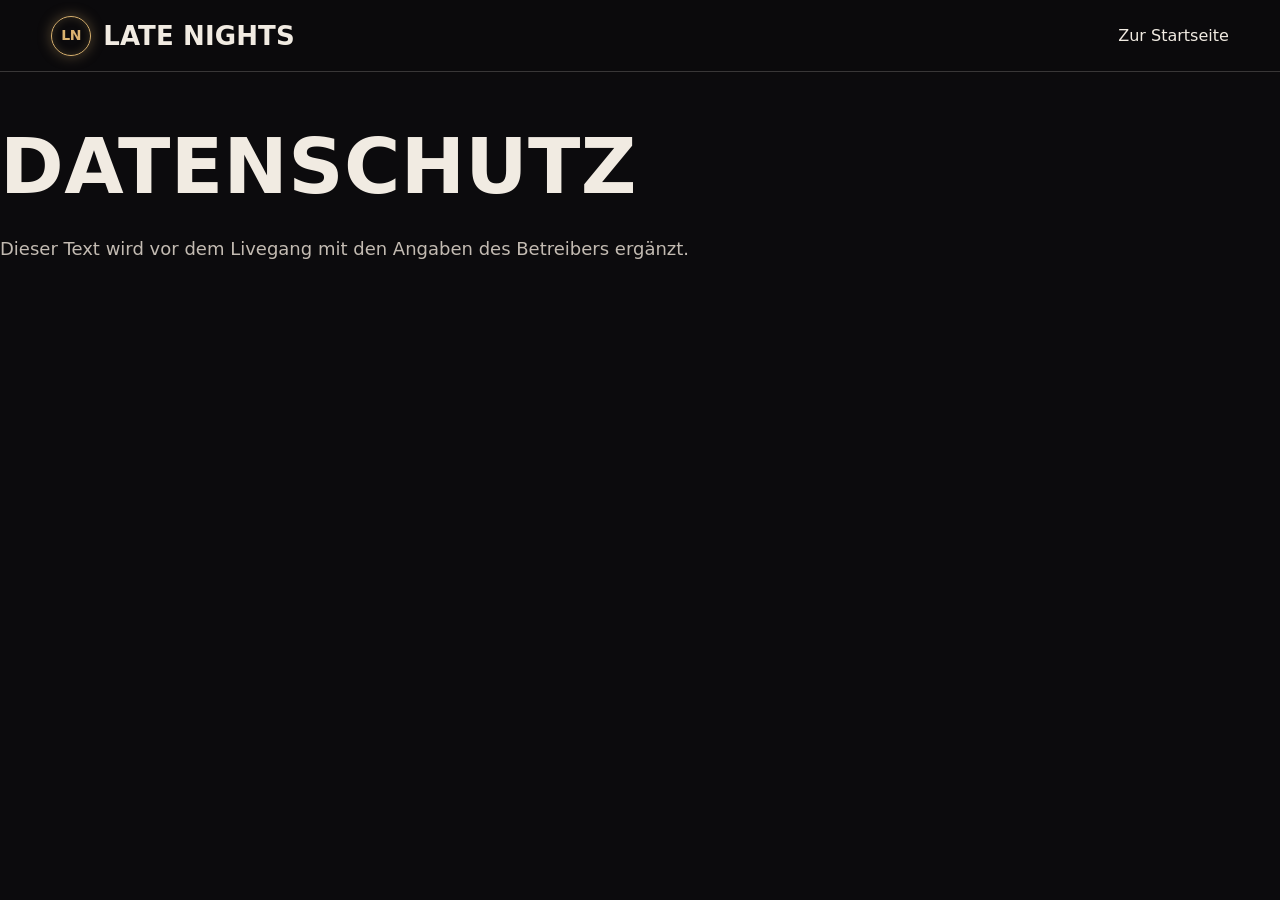
==== datenschutz.html @ 34504b16 "Vorschau aktualisiert" ====
<!doctype html>
<html lang="de">
<head>
<meta charset="utf-8">
<meta name="viewport" content="width=device-width, initial-scale=1">
<title>Datenschutz | Late Nights München</title>
<meta name="robots" content="noindex, nofollow">
<link rel="stylesheet" href="fonts/fonts.css">
<link rel="stylesheet" href="css/style.css">
</head>
<body>
<header class="kopf ist-dunkel">
  <a class="marke" href="index.html" aria-label="Late Nights, zur Startseite"><span class="marke-ring" aria-hidden="true">LN</span><span class="marke-name">Late Nights</span></a>
  <nav class="navi navi-einfach" aria-label="Hauptnavigation"><a href="index.html">Zur Startseite</a></nav>
</header>
<main class="einfach rahmen">
  <h1 class="titel titel-mittel">Datenschutz</h1>
  <p>Dieser Text wird vor dem Livegang mit den Angaben des Betreibers ergänzt.</p>
</main>
</body>
</html>
---- fonts/fonts.css ----
/* Archivo normal 300-900 latin-ext */
@font-face {
  font-family: 'Archivo';
  font-style: normal;
  font-weight: 300 900;
  font-stretch: 62% 125%;
  font-display: swap;
  src: url(archivo-normal-300-900-latin-ext.woff2) format('woff2');
  unicode-range: U+0100-02BA, U+02BD-02C5, U+02C7-02CC, U+02CE-02D7, U+02DD-02FF, U+0304, U+0308, U+0329, U+1D00-1DBF, U+1E00-1E9F, U+1EF2-1EFF, U+2020, U+20A0-20AB, U+20AD-20C4, U+2113, U+2C60-2C7F, U+A720-A7FF;
}
/* Archivo normal 300-900 latin */
@font-face {
  font-family: 'Archivo';
  font-style: normal;
  font-weight: 300 900;
  font-stretch: 62% 125%;
  font-display: swap;
  src: url(archivo-normal-300-900-latin.woff2) format('woff2');
  unicode-range: U+0000-00FF, U+0131, U+0152-0153, U+02BB-02BC, U+02C6, U+02DA, U+02DC, U+0304, U+0308, U+0329, U+2000-206F, U+20AC, U+2122, U+2191, U+2193, U+2212, U+2215, U+FEFF, U+FFFD;
}
---- css/style.css ----
/* Late Nights, Tal 15 München */

:root {
  --nacht: #0c0b0d;
  --nacht-2: #16131a;
  --papier: #f1ebe2;
  --papier-2: #e6ddd1;
  --tinte: #17141a;
  --grau: #c3bbb2;
  --grau-hell: #4a4450;
  --rot: #ff4b2b;
  --gold: #d9b26f;
  --gruen: #4fe08f;
  --linie: rgba(241, 235, 226, .2);
  --linie-hell: rgba(23, 20, 26, .22);
  --rand: clamp(20px, 4vw, 56px);
  --max: 1360px;
  --kopf: 72px;
}

*, *::before, *::after { box-sizing: border-box; }
html { -webkit-text-size-adjust: 100%; scroll-padding-top: var(--kopf); }
@media (prefers-reduced-motion: no-preference) { html { scroll-behavior: smooth; } }
body {
  margin: 0;
  background: var(--nacht);
  color: var(--papier);
  font-family: 'Archivo', system-ui, sans-serif;
  font-size: 18px;
  line-height: 1.6;
  font-stretch: 100%;
  -webkit-font-smoothing: antialiased;
}
img { display: block; max-width: 100%; height: auto; }
a { color: inherit; }
h1, h2, h3, p, dl, dd, ol, ul, figure { margin: 0; }
button, input, select, textarea { font: inherit; color: inherit; }
:focus-visible { outline: 2px solid var(--gold); outline-offset: 3px; }

.rahmen { width: 100%; max-width: calc(var(--max) + 2 * var(--rand)); margin-inline: auto; padding-inline: var(--rand); }

/* Schrift */
.titel, .hero-titel, .schild-text, .marke-name, .fuss-marke {
  font-stretch: 62%;
  font-weight: 800;
  text-transform: uppercase;
  line-height: .92;
  letter-spacing: .005em;
}
.titel { font-size: clamp(52px, 8.5vw, 132px); hyphens: auto; overflow-wrap: break-word; }
.titel-mittel { font-size: clamp(44px, 6vw, 88px); }
.untertitel { font-size: 22px; font-weight: 700; font-stretch: 85%; letter-spacing: .01em; margin-bottom: 18px; }
.einleitung { font-size: clamp(19px, 1.6vw, 23px); line-height: 1.5; color: var(--papier); }

/* Knöpfe */
.knopfreihe { display: flex; flex-wrap: wrap; gap: 12px; margin-top: 28px; }
.knopf {
  display: inline-flex; align-items: center; justify-content: center;
  min-height: 50px; padding: 12px 24px;
  background: var(--rot); color: #120807; border: 1px solid var(--rot);
  font-weight: 700; font-size: 16px; letter-spacing: .02em; text-decoration: none;
  border-radius: 0; cursor: pointer;
  transition: background .2s, color .2s, box-shadow .3s;
}
.knopf:hover { background: #ff6a4f; box-shadow: 0 0 28px rgba(255, 75, 43, .45); }
.knopf-linie { background: transparent; color: currentColor; border-color: currentColor; }
.knopf-linie:hover { background: var(--papier); color: var(--tinte); border-color: var(--papier); box-shadow: none; }
.knopf-klein { min-height: 42px; padding: 8px 18px; font-size: 15px; }

/* Kopfzeile */
.kopf {
  position: fixed; inset: 0 0 auto 0; z-index: 50;
  height: var(--kopf);
  display: flex; align-items: center; justify-content: space-between; gap: 24px;
  padding-inline: var(--rand);
  transition: background .35s, border-color .35s;
  border-bottom: 1px solid transparent;
}
.kopf.ist-dunkel { background: rgba(12, 11, 13, .86); backdrop-filter: blur(14px); -webkit-backdrop-filter: blur(14px); border-bottom-color: var(--linie); }
.marke { display: flex; align-items: center; gap: 12px; text-decoration: none; flex-shrink: 0; }
.marke-ring {
  width: 40px; height: 40px; border-radius: 50%;
  border: 1.5px solid var(--gold); color: var(--gold);
  display: grid; place-items: center;
  font-weight: 700; font-size: 14px; letter-spacing: -.02em; font-stretch: 80%;
  box-shadow: 0 0 14px rgba(217, 178, 111, .35), inset 0 0 10px rgba(217, 178, 111, .2);
}
.marke-name { font-size: 26px; line-height: 1; color: var(--papier); }
.navi { display: flex; align-items: center; gap: clamp(16px, 2.2vw, 34px); }
.navi a:not(.knopf) { text-decoration: none; font-size: 16px; font-weight: 500; position: relative; padding: 6px 0; }
.navi a:not(.knopf)::after { content: ""; position: absolute; left: 0; right: 0; bottom: 0; height: 2px; background: var(--rot); transform: scaleX(0); transform-origin: left; transition: transform .25s; box-shadow: 0 0 10px var(--rot); }
.navi a:not(.knopf):hover::after { transform: scaleX(1); }
.menue-knopf { display: none; }

@media (max-width: 899px) {
  .menue-knopf {
    display: flex; align-items: center; gap: 10px;
    background: none; border: 0; padding: 10px 0; cursor: pointer; font-weight: 600; font-size: 16px;
  }
  .menue-striche, .menue-striche::before { display: block; width: 24px; height: 2px; background: currentColor; position: relative; transition: transform .25s; }
  .menue-striche::before { content: ""; position: absolute; top: 7px; }
  .menue-striche { top: -3px; }
  .menue-knopf[aria-expanded="true"] .menue-striche { transform: translateY(3px) rotate(45deg); }
  .menue-knopf[aria-expanded="true"] .menue-striche::before { transform: translateY(-7px) rotate(-90deg); }
  .navi {
    position: fixed; inset: var(--kopf) 0 0 0; z-index: 49;
    flex-direction: column; align-items: flex-start; gap: 6px;
    padding: 28px var(--rand);
    background: var(--nacht);
    opacity: 0; visibility: hidden; transition: opacity .25s, visibility .25s;
  }
  .navi.ist-offen { opacity: 1; visibility: visible; }
  .navi a:not(.knopf) { font-size: 40px; font-weight: 800; font-stretch: 62%; text-transform: uppercase; line-height: 1.15; }
  .navi .knopf { margin-top: 20px; }
  body.menue-offen { overflow: hidden; }
  body.menue-offen .kopf { background: var(--nacht); backdrop-filter: none; -webkit-backdrop-filter: none; }
}

/* Hero */
.hero { position: relative; height: 330vh; }
.hero-buehne { position: sticky; top: 0; height: 100vh; height: 100svh; overflow: hidden; background: #000; }
.hero-bild, .hero-bild img { position: absolute; inset: 0; width: 100%; height: 100%; }
.hero-bild img { object-fit: cover; will-change: transform; }
.hero-innen { opacity: 0; }
.hero-dunkel { position: absolute; inset: 0; background: #000; opacity: 0; pointer-events: none; }
.hero-verlauf {
  position: absolute; inset: 0; pointer-events: none;
  background:
    linear-gradient(to top, rgba(8, 7, 9, .92) 0%, rgba(8, 7, 9, .55) 30%, rgba(8, 7, 9, 0) 58%),
    linear-gradient(to bottom, rgba(8, 7, 9, .55) 0%, rgba(8, 7, 9, 0) 18%);
}
.hero-text {
  position: absolute; left: var(--rand); right: var(--rand);
  bottom: calc(var(--nacht-hoehe, 96px) + clamp(20px, 4vh, 48px));
  max-width: 860px;
  container-type: inline-size;
}
.hero-titel { font-size: min(150px, 13.5cqi); text-shadow: 0 2px 30px rgba(0, 0, 0, .45); }
.hero-titel-2 { font-size: min(124px, 11.5cqi); }
.hero-unter { margin-top: 18px; max-width: 34em; font-size: clamp(18px, 1.5vw, 21px); line-height: 1.5; color: #e9e2d8; text-shadow: 0 1px 14px rgba(0, 0, 0, .6); }
.hero-text-innen { opacity: 0; visibility: hidden; }

/* Nachtleiste: 20 bis 5 Uhr */
.nachtleiste {
  position: absolute; left: 0; right: 0; bottom: 0;
  display: grid; grid-template-columns: minmax(220px, auto) 1fr; align-items: center; gap: 12px 40px;
  padding: 18px var(--rand) 20px;
  border-top: 1px solid var(--linie);
  background: rgba(10, 9, 11, .55);
  backdrop-filter: blur(10px); -webkit-backdrop-filter: blur(10px);
}
.nacht-status { display: flex; align-items: center; gap: 10px; font-size: 16px; font-weight: 600; white-space: nowrap; }
.nacht-punkt { width: 10px; height: 10px; border-radius: 50%; background: var(--grau); flex-shrink: 0; }
.ist-offen .nacht-punkt { background: var(--gruen); box-shadow: 0 0 12px var(--gruen); animation: puls 2.4s ease-in-out infinite; }
@keyframes puls { 50% { box-shadow: 0 0 2px var(--gruen); } }
.nacht-skala { min-width: 0; }
.nacht-linie { position: relative; height: 2px; background: var(--linie); }
.nacht-fuell { position: absolute; left: 0; top: 0; bottom: 0; width: 0; background: linear-gradient(90deg, var(--gold), var(--rot)); box-shadow: 0 0 10px rgba(255, 75, 43, .6); }
.nacht-marke { position: absolute; top: 50%; left: 0; width: 12px; height: 12px; margin: -6px 0 0 -6px; border-radius: 50%; background: var(--papier); box-shadow: 0 0 0 4px rgba(255, 75, 43, .35), 0 0 16px var(--rot); display: none; }
.ist-offen .nacht-marke { display: block; }
.nacht-stunden { list-style: none; padding: 0; margin: 8px 0 0; display: flex; justify-content: space-between; font-size: 13px; color: var(--grau); font-variant-numeric: tabular-nums; }
.nacht-stunden li { width: 0; display: flex; justify-content: center; }
.nacht-stunden li:first-child { justify-content: flex-start; }
.nacht-stunden li:last-child { justify-content: flex-end; }
@media (max-width: 699px) {
  .nachtleiste { grid-template-columns: 1fr; gap: 10px; padding-block: 14px 14px; }
  .nacht-stunden li:nth-child(even) { visibility: hidden; }
}

/* Abschnitte */
.abschnitt { padding-block: clamp(80px, 11vw, 160px); }
.kopfzeile { display: grid; grid-template-columns: 1fr; gap: 24px; margin-bottom: clamp(40px, 6vw, 80px); }
@media (min-width: 900px) {
  .kopfzeile { grid-template-columns: 5fr 6fr; gap: 60px; align-items: end; }
  .kopfzeile .einleitung { padding-bottom: 8px; }
}
.bild { overflow: hidden; background: var(--nacht-2); }
.bild img { width: 100%; height: 100%; object-fit: cover; }

/* Bar */
.bar-raster { display: grid; gap: 16px; }
@media (min-width: 900px) {
  .bar-raster { grid-template-columns: 2fr 1fr; gap: 20px; align-items: stretch; }
  .bar-raster .bild-gross { aspect-ratio: 3 / 2; }
}
.bild-gross { aspect-ratio: 3 / 2; }
.bild-hoch { aspect-ratio: 2 / 3; }
@media (min-width: 900px) { .bild-hoch { aspect-ratio: auto; } }

.merkmale { display: grid; gap: 0; margin-top: clamp(48px, 6vw, 80px); }
@media (min-width: 900px) { .merkmale { grid-template-columns: repeat(3, 1fr); gap: 40px; } }
.merkmal { border-top: 1px solid var(--papier); padding-block: 20px 28px; }
.merkmal h3 { font-size: 24px; font-weight: 700; font-stretch: 85%; margin-bottom: 10px; }
.merkmal p { color: var(--grau); }

/* Schild-Schriftzug */
.schild { padding-block: clamp(40px, 6vw, 90px); overflow: hidden; border-block: 1px solid var(--linie); background: radial-gradient(ellipse at 50% 50%, rgba(217, 178, 111, .10), transparent 70%); container-type: inline-size; }
.schild-text {
  text-align: center; white-space: nowrap;
  font-size: min(10.2cqi, 190px);
  color: #f6e3bf;
  text-shadow: 0 0 6px rgba(255, 220, 160, .9), 0 0 24px rgba(240, 180, 90, .7), 0 0 70px rgba(230, 150, 60, .45);
  padding-inline: 2vw;
}
.schild-text.ist-aus { color: #2a2420; text-shadow: none; }
.schild-text.flackert { animation: anschalten 1.3s steps(1, end) forwards; }
@keyframes anschalten {
  0% { color: #2a2420; text-shadow: none; }
  8% { color: #f6e3bf; text-shadow: 0 0 6px rgba(255, 220, 160, .9), 0 0 24px rgba(240, 180, 90, .7); }
  14% { color: #2a2420; text-shadow: none; }
  30% { color: #f6e3bf; text-shadow: 0 0 6px rgba(255, 220, 160, .9), 0 0 24px rgba(240, 180, 90, .7); }
  36% { color: #2a2420; text-shadow: none; }
  52%, 100% { color: #f6e3bf; text-shadow: 0 0 6px rgba(255, 220, 160, .9), 0 0 24px rgba(240, 180, 90, .7), 0 0 70px rgba(230, 150, 60, .45); }
}

/* Drinks */
.drinks-raster { display: grid; gap: 40px; }
.drinks-bild { aspect-ratio: 2 / 3; }
.drinks-text p + p { margin-top: 18px; color: var(--grau); }
.drinks-text .einleitung { margin-top: 28px; }
.drinks-bild-2 { aspect-ratio: 3 / 2; margin-top: 40px; }
@media (min-width: 900px) {
  .drinks-raster { grid-template-columns: 5fr 6fr; gap: clamp(40px, 6vw, 100px); align-items: start; }
  .drinks-text { padding-top: clamp(20px, 6vw, 100px); }
}

/* Events (hell) */
.events { background: var(--papier); color: var(--tinte); }
.events .einleitung { color: var(--tinte); }
.events-bild { aspect-ratio: 16 / 9; padding: 0; background: none; }
.events-bild img { width: 100%; height: 100%; object-fit: cover; }
@media (max-width: 699px) { .events-bild { aspect-ratio: 4 / 3; } }
.events-bild { max-width: calc(var(--max)); }
.anlaesse { margin-top: clamp(60px, 8vw, 110px); }
.anlass-liste { display: grid; grid-template-columns: 1fr; }
@media (min-width: 760px) { .anlass-liste { grid-template-columns: 1fr 1fr; column-gap: 40px; } }
.anlass-liste > div { border-top: 1px solid var(--tinte); padding-block: 18px 26px; display: grid; gap: 6px; }
.anlass-liste dt { font-size: clamp(30px, 3.4vw, 44px); font-weight: 800; font-stretch: 62%; text-transform: uppercase; line-height: 1; hyphens: auto; overflow-wrap: break-word; }
.anlass-liste dd { color: var(--grau-hell); max-width: 32em; }

.mitgebracht { display: grid; gap: 40px; margin-top: clamp(60px, 8vw, 110px); }
.mitgebracht-bild { aspect-ratio: 2 / 3; }
@media (min-width: 900px) {
  .mitgebracht { grid-template-columns: 4fr 7fr; gap: clamp(40px, 6vw, 100px); align-items: center; }
}
.haken-liste { list-style: none; padding: 0; margin: 0 0 48px; }
.haken-liste li { padding: 12px 0 12px 30px; border-bottom: 1px solid var(--linie-hell); position: relative; }
.haken-liste li::before { content: ""; position: absolute; left: 2px; top: 22px; width: 12px; height: 2px; background: var(--rot); }
.ablauf { list-style: none; padding: 0; counter-reset: schritt; display: grid; gap: 14px; }
.ablauf li { color: var(--grau-hell); }
.ablauf strong { color: var(--tinte); }

/* Anfrage */
.anfrage {
  margin-top: clamp(70px, 9vw, 130px);
  display: grid; gap: 32px;
  grid-template-columns: 1fr;
}
.anfrage-kopf p { margin-top: 16px; color: var(--grau-hell); max-width: 36em; }
@media (min-width: 1000px) {
  .anfrage { grid-template-columns: 7fr 5fr; column-gap: clamp(40px, 5vw, 80px); align-items: start; }
  .anfrage-kopf { grid-column: 1 / -1; }
  .nachricht { position: sticky; top: calc(var(--kopf) + 24px); }
}
.planer { display: grid; grid-template-columns: 1fr 1fr; gap: 22px 20px; }
@media (max-width: 599px) { .planer { grid-template-columns: 1fr; } }
.feld { display: grid; gap: 8px; min-width: 0; border: 0; padding: 0; margin: 0; }
.feld-voll { grid-column: 1 / -1; }
.feld > label, .feld legend { font-size: 15px; font-weight: 600; padding: 0; margin-bottom: 8px; }
.feld input[type=date], .feld input[type=text], .feld select, .feld textarea, .zaehler {
  width: 100%; min-height: 52px; border: 1px solid var(--tinte); background: #fbf8f3; border-radius: 0; padding: 12px 14px;
}
.feld textarea { resize: vertical; min-height: 96px; }
.feld select { appearance: none; -webkit-appearance: none; background-image: linear-gradient(45deg, transparent 50%, var(--tinte) 50%), linear-gradient(135deg, var(--tinte) 50%, transparent 50%); background-position: calc(100% - 20px) 50%, calc(100% - 14px) 50%; background-size: 6px 6px; background-repeat: no-repeat; padding-right: 40px; }
.feld-hinweis { font-size: 15px; color: #a3261a; min-height: 0; }
.feld-hinweis:empty { display: none; }
.wahl { display: flex; flex-wrap: wrap; gap: 8px; }
.wahl label { position: relative; cursor: pointer; }
.wahl input { position: absolute; opacity: 0; inset: 0; margin: 0; cursor: pointer; }
.wahl span { display: block; padding: 11px 16px; border: 1px solid var(--tinte); font-size: 16px; font-weight: 500; transition: background .15s, color .15s; background: #fbf8f3; }
.wahl input:checked + span { background: var(--tinte); color: var(--papier); }
.wahl input:focus-visible + span { outline: 2px solid var(--rot); outline-offset: 2px; }
.wahl label:hover span { border-color: var(--rot); }
.zaehler { display: grid; grid-template-columns: 48px 1fr 48px; padding: 0; }
.zaehler button { background: none; border: 0; font-size: 22px; cursor: pointer; }
.zaehler button:hover { background: var(--papier-2); }
.zaehler input { border: 0; border-inline: 1px solid var(--linie-hell); text-align: center; background: transparent; min-width: 0; font-variant-numeric: tabular-nums; -moz-appearance: textfield; }
.zaehler input::-webkit-inner-spin-button, .zaehler input::-webkit-outer-spin-button { -webkit-appearance: none; margin: 0; }

.nachricht { background: var(--nacht); color: var(--papier); padding: clamp(24px, 3vw, 40px); }
.nachricht-label { font-size: 15px; color: var(--grau); }
.nachricht-text { margin-top: 12px; font-size: 19px; line-height: 1.55; white-space: pre-line; overflow-wrap: break-word; }
.nachricht-fuss { margin-top: 20px; font-size: 16px; color: var(--grau); }
.nachricht .knopf-linie { color: var(--papier); }

/* Galerie */
.bilderwand { display: grid; grid-template-columns: repeat(2, 1fr); grid-auto-flow: dense; gap: 12px; }
@media (min-width: 900px) { .bilderwand { grid-template-columns: repeat(4, 1fr); gap: 16px; grid-auto-rows: clamp(180px, 17vw, 300px); } }
.kachel { display: block; overflow: hidden; aspect-ratio: 1; background: var(--nacht-2); cursor: zoom-in; }
.kachel img { width: 100%; height: 100%; object-fit: cover; transition: transform .6s cubic-bezier(.2, .7, .2, 1), filter .4s; }
.kachel:hover img { transform: scale(1.04); filter: brightness(1.08); }
.k-breit { grid-column: span 2; aspect-ratio: 3 / 2; }
.k-hoch { grid-row: span 2; aspect-ratio: auto; }
@media (max-width: 899px) { .k-hoch { aspect-ratio: 1 / 2; } .k-hoch img { height: 100%; } }
@media (min-width: 900px) { .kachel, .k-breit { aspect-ratio: auto; } }

.leuchtkasten { border: 0; padding: 0; max-width: none; max-height: none; width: 100vw; height: 100vh; height: 100dvh; background: rgba(6, 5, 7, .96); color: var(--papier); }
.leuchtkasten::backdrop { background: rgba(0, 0, 0, .7); }
.leuchtkasten[open] { display: grid; place-items: center; }
.leuchtkasten img { max-width: calc(100vw - 120px); max-height: calc(100dvh - 120px); object-fit: contain; }
.lk-text { position: absolute; left: 24px; right: 140px; bottom: 18px; font-size: 15px; color: var(--grau); }
.lk-zu { position: absolute; top: 16px; right: 20px; background: none; border: 1px solid var(--linie); color: var(--papier); padding: 8px 14px; cursor: pointer; }
.lk-pfeil { position: absolute; top: 50%; transform: translateY(-50%); width: 48px; height: 48px; background: none; border: 1px solid var(--linie); color: var(--papier); font-size: 20px; cursor: pointer; }
.lk-pfeil:hover, .lk-zu:hover { border-color: var(--papier); }
.lk-zurueck { left: 16px; }
.lk-vor { right: 16px; }
@media (max-width: 699px) {
  .leuchtkasten img { max-width: 100vw; max-height: calc(100dvh - 140px); }
  .lk-pfeil { top: auto; bottom: 12px; transform: none; }
  .lk-zurueck { left: auto; right: 72px; }
  .lk-text { right: 140px; left: 16px; bottom: 20px; }
}

/* Anfahrt */
.anfahrt { border-top: 1px solid var(--linie); }
.anfahrt-raster { display: grid; gap: 40px; }
.anfahrt-bild { aspect-ratio: 2 / 3; background: none; }
.anfahrt-bild img { height: auto; aspect-ratio: 2 / 3; }
.anfahrt-bild figcaption { margin-top: 12px; font-size: 15px; color: var(--grau); }
@media (min-width: 900px) {
  .anfahrt-raster { grid-template-columns: 5fr 6fr; gap: clamp(40px, 6vw, 100px); align-items: center; }
  .anfahrt-bild { aspect-ratio: auto; }
}
.fakten { margin-top: 36px; display: grid; }
.fakten > div { display: grid; grid-template-columns: 1fr; gap: 4px; border-top: 1px solid var(--linie); padding-block: 16px; }
@media (min-width: 600px) { .fakten > div { grid-template-columns: 160px 1fr; gap: 20px; } }
.fakten dt { color: var(--grau); font-size: 16px; padding-top: 2px; }
.fakten a { text-decoration-color: var(--rot); text-underline-offset: 4px; }
.status-zeile { color: var(--grau); font-size: 16px; }
.status-zeile.ist-offen { color: var(--gruen); }

/* Fuß */
.fuss { border-top: 1px solid var(--linie); padding-block: 56px 64px; font-size: 16px; color: var(--grau); }
.fuss-raster { display: grid; gap: 28px; grid-template-columns: 1fr; }
@media (min-width: 700px) { .fuss-raster { grid-template-columns: 2fr 1fr 1fr 1fr; } }
.fuss-marke { font-size: 40px; color: var(--papier); }
.fuss-slogan { margin-top: 6px; color: var(--gold); }
.fuss a { text-decoration: none; }
.fuss a:hover { color: var(--papier); }

/* Unterseiten */
.einfach { padding: calc(var(--kopf) + 60px) 0 100px; }
.einfach h1 { margin-bottom: 32px; }
.einfach h2 { font-size: 22px; margin: 32px 0 8px; }
.einfach p { max-width: 40em; color: var(--grau); }
.einfach .kopf { background: var(--nacht); }

@media (prefers-reduced-motion: reduce) {
  .hero { height: auto; }
  .hero-buehne { position: relative; }
  .ist-offen .nacht-punkt { animation: none; }
}

/* Hero-Titel: feste Zeilen */
.hero-titel span { display: block; }
@media (max-width: 420px) {
  .hero .knopfreihe { gap: 8px; margin-top: 20px; }
  .hero .knopf { min-height: 44px; padding: 9px 16px; font-size: 15px; }
}
@media (max-width: 420px) and (max-height: 700px) {
  .hero-unter { font-size: 16px; margin-top: 12px; }
  .hero-titel { font-size: min(150px, 12cqi); }
}
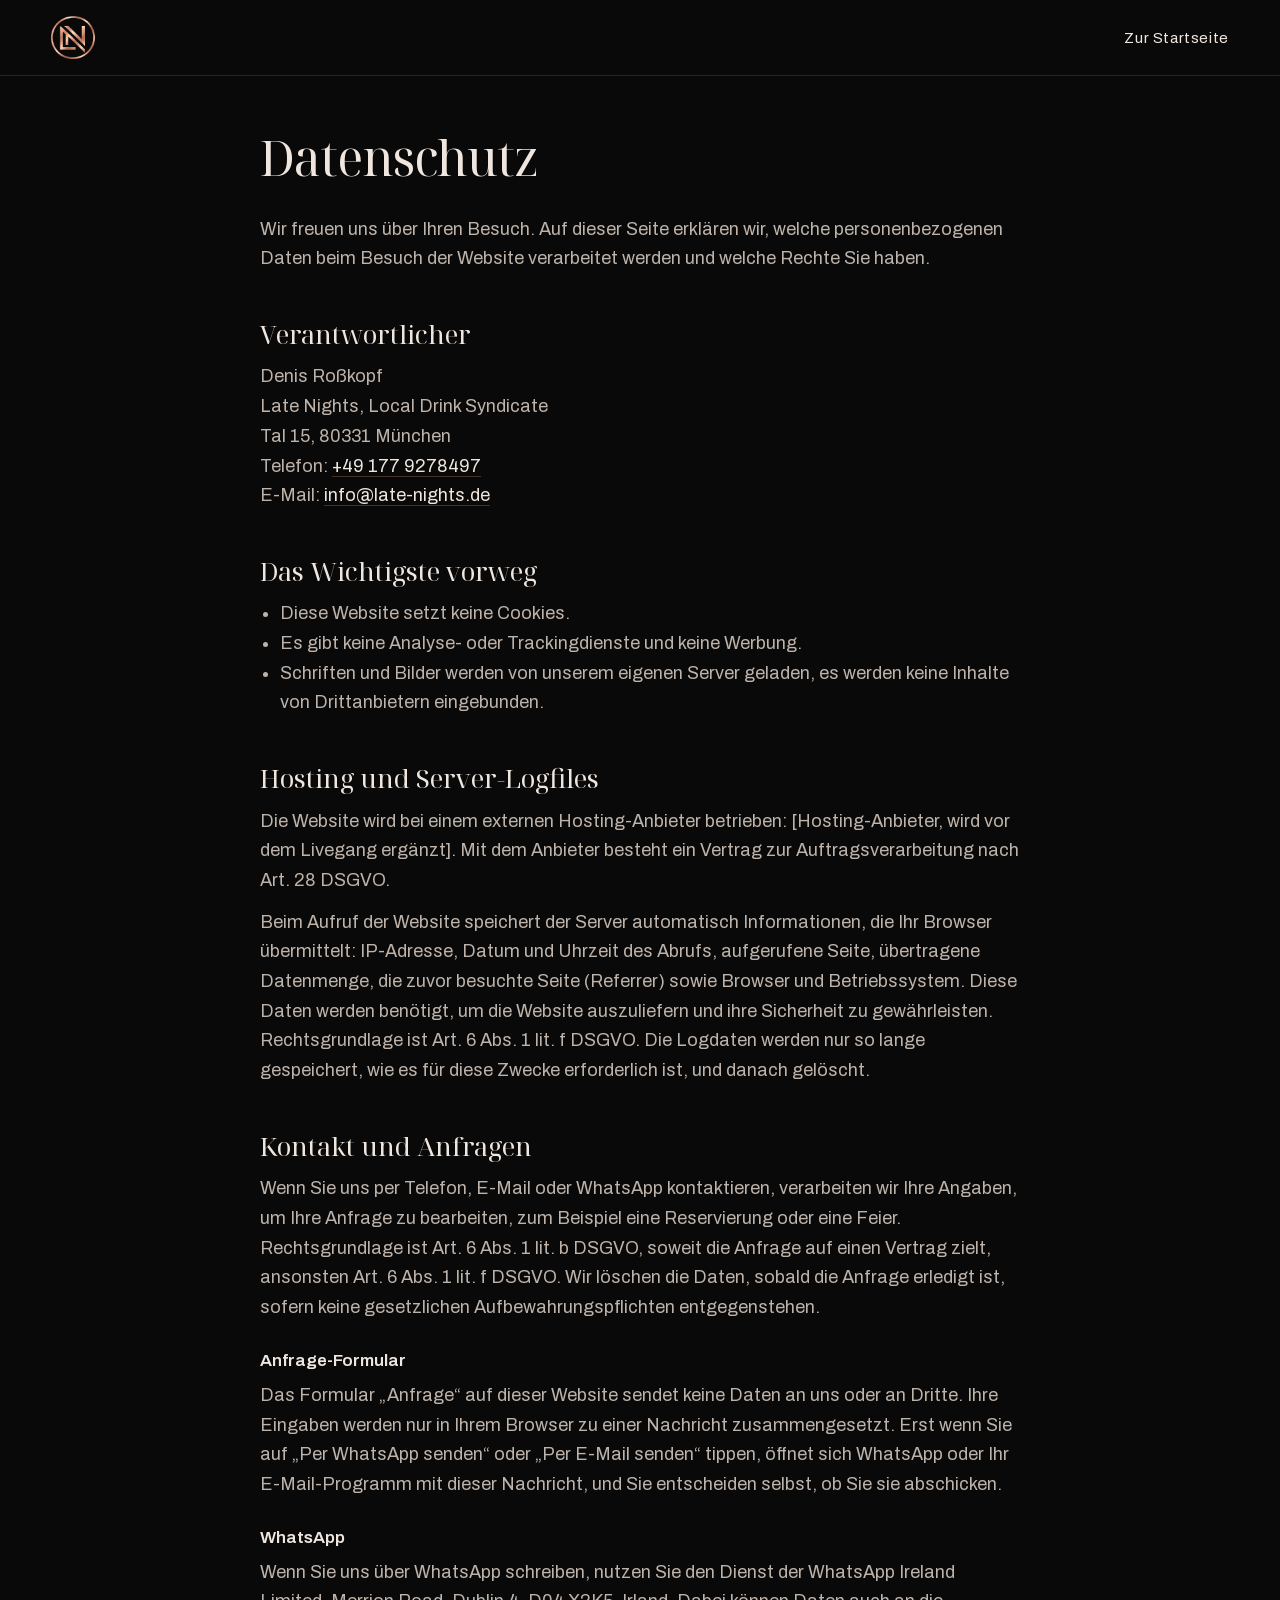
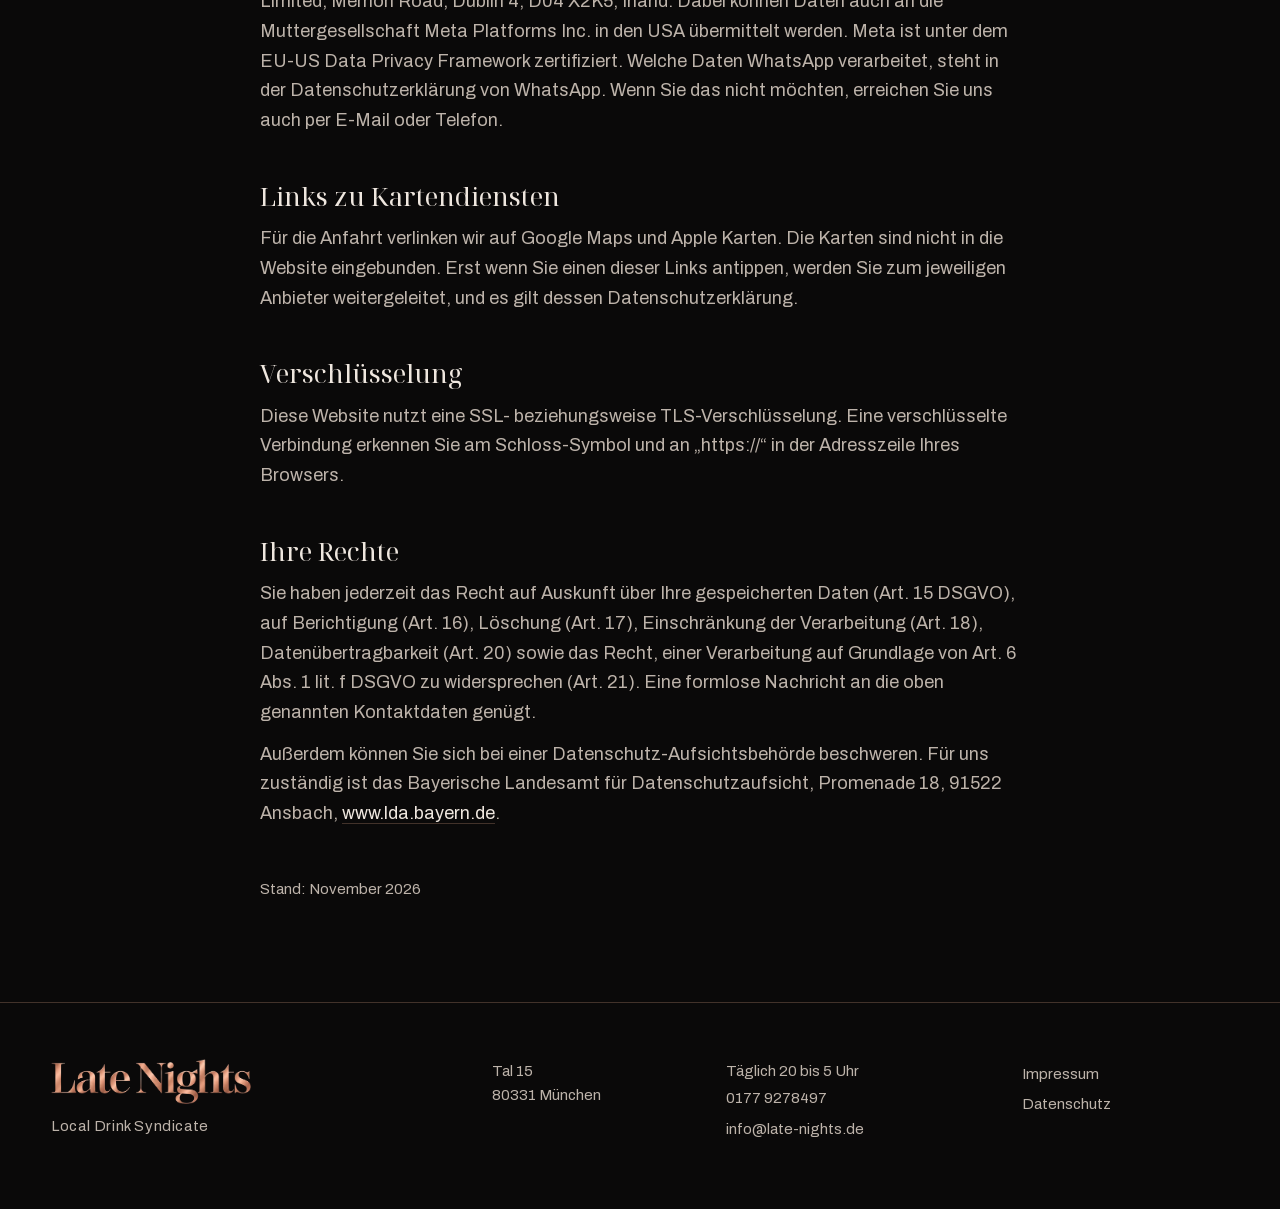
==== commit b67ef82d: "Vorschau aktualisiert" ====
--- a/datenschutz.html
+++ b/datenschutz.html
@@ -5,17 +5,64 @@
 <meta name="viewport" content="width=device-width, initial-scale=1">
 <title>Datenschutz | Late Nights München</title>
 <meta name="robots" content="noindex, nofollow">
+<meta name="theme-color" content="#0a0909">
+<link rel="icon" type="image/png" href="img/favicon.png">
+<link rel="apple-touch-icon" href="img/apple-touch-icon.png">
 <link rel="stylesheet" href="fonts/fonts.css">
 <link rel="stylesheet" href="css/style.css">
 </head>
 <body>
-<header class="kopf ist-dunkel">
-  <a class="marke" href="index.html" aria-label="Late Nights, zur Startseite"><span class="marke-ring" aria-hidden="true">LN</span><span class="marke-name">Late Nights</span></a>
+<header class="kopf kopf-einfach ist-dunkel">
+  <a class="marke" href="index.html" aria-label="Late Nights, zur Startseite"><img class="marke-bild" src="img/logo-monogramm-klein.webp" width="261" height="258" alt=""></a>
   <nav class="navi navi-einfach" aria-label="Hauptnavigation"><a href="index.html">Zur Startseite</a></nav>
 </header>
-<main class="einfach rahmen">
+<main class="rahmen rechtstext">
   <h1 class="titel titel-mittel">Datenschutz</h1>
-  <p>Dieser Text wird vor dem Livegang mit den Angaben des Betreibers ergänzt.</p>
+  <p>Wir freuen uns über Ihren Besuch. Auf dieser Seite erklären wir, welche personenbezogenen Daten beim Besuch der Website verarbeitet werden und welche Rechte Sie haben.</p>
+
+  <h2>Verantwortlicher</h2>
+  <p>Denis Roßkopf<br>Late Nights, Local Drink Syndicate<br>Tal 15, 80331 München<br>Telefon: <a href="tel:+491779278497">+49 177 9278497</a><br>E-Mail: <a href="mailto:info@late-nights.de">info@late-nights.de</a></p>
+
+  <h2>Das Wichtigste vorweg</h2>
+  <ul>
+    <li>Diese Website setzt keine Cookies.</li>
+    <li>Es gibt keine Analyse- oder Trackingdienste und keine Werbung.</li>
+    <li>Schriften und Bilder werden von unserem eigenen Server geladen, es werden keine Inhalte von Drittanbietern eingebunden.</li>
+  </ul>
+
+  <h2>Hosting und Server-Logfiles</h2>
+  <p>Die Website wird bei einem externen Hosting-Anbieter betrieben: [Hosting-Anbieter, wird vor dem Livegang ergänzt]. Mit dem Anbieter besteht ein Vertrag zur Auftragsverarbeitung nach Art. 28 DSGVO.</p>
+  <p>Beim Aufruf der Website speichert der Server automatisch Informationen, die Ihr Browser übermittelt: IP-Adresse, Datum und Uhrzeit des Abrufs, aufgerufene Seite, übertragene Datenmenge, die zuvor besuchte Seite (Referrer) sowie Browser und Betriebssystem. Diese Daten werden benötigt, um die Website auszuliefern und ihre Sicherheit zu gewährleisten. Rechtsgrundlage ist Art. 6 Abs. 1 lit. f DSGVO. Die Logdaten werden nur so lange gespeichert, wie es für diese Zwecke erforderlich ist, und danach gelöscht.</p>
+
+  <h2>Kontakt und Anfragen</h2>
+  <p>Wenn Sie uns per Telefon, E-Mail oder WhatsApp kontaktieren, verarbeiten wir Ihre Angaben, um Ihre Anfrage zu bearbeiten, zum Beispiel eine Reservierung oder eine Feier. Rechtsgrundlage ist Art. 6 Abs. 1 lit. b DSGVO, soweit die Anfrage auf einen Vertrag zielt, ansonsten Art. 6 Abs. 1 lit. f DSGVO. Wir löschen die Daten, sobald die Anfrage erledigt ist, sofern keine gesetzlichen Aufbewahrungspflichten entgegenstehen.</p>
+  <h3>Anfrage-Formular</h3>
+  <p>Das Formular „Anfrage“ auf dieser Website sendet keine Daten an uns oder an Dritte. Ihre Eingaben werden nur in Ihrem Browser zu einer Nachricht zusammengesetzt. Erst wenn Sie auf „Per WhatsApp senden“ oder „Per E-Mail senden“ tippen, öffnet sich WhatsApp oder Ihr E-Mail-Programm mit dieser Nachricht, und Sie entscheiden selbst, ob Sie sie abschicken.</p>
+  <h3>WhatsApp</h3>
+  <p>Wenn Sie uns über WhatsApp schreiben, nutzen Sie den Dienst der WhatsApp Ireland Limited, Merrion Road, Dublin 4, D04 X2K5, Irland. Dabei können Daten auch an die Muttergesellschaft Meta Platforms Inc. in den USA übermittelt werden. Meta ist unter dem EU-US Data Privacy Framework zertifiziert. Welche Daten WhatsApp verarbeitet, steht in der Datenschutzerklärung von WhatsApp. Wenn Sie das nicht möchten, erreichen Sie uns auch per E-Mail oder Telefon.</p>
+
+  <h2>Links zu Kartendiensten</h2>
+  <p>Für die Anfahrt verlinken wir auf Google Maps und Apple Karten. Die Karten sind nicht in die Website eingebunden. Erst wenn Sie einen dieser Links antippen, werden Sie zum jeweiligen Anbieter weitergeleitet, und es gilt dessen Datenschutzerklärung.</p>
+
+  <h2>Verschlüsselung</h2>
+  <p>Diese Website nutzt eine SSL- beziehungsweise TLS-Verschlüsselung. Eine verschlüsselte Verbindung erkennen Sie am Schloss-Symbol und an „https://“ in der Adresszeile Ihres Browsers.</p>
+
+  <h2>Ihre Rechte</h2>
+  <p>Sie haben jederzeit das Recht auf Auskunft über Ihre gespeicherten Daten (Art. 15 DSGVO), auf Berichtigung (Art. 16), Löschung (Art. 17), Einschränkung der Verarbeitung (Art. 18), Datenübertragbarkeit (Art. 20) sowie das Recht, einer Verarbeitung auf Grundlage von Art. 6 Abs. 1 lit. f DSGVO zu widersprechen (Art. 21). Eine formlose Nachricht an die oben genannten Kontaktdaten genügt.</p>
+  <p>Außerdem können Sie sich bei einer Datenschutz-Aufsichtsbehörde beschweren. Für uns zuständig ist das Bayerische Landesamt für Datenschutzaufsicht, Promenade 18, 91522 Ansbach, <a href="https://www.lda.bayern.de" target="_blank" rel="noopener">www.lda.bayern.de</a>.</p>
+
+  <p class="stand">Stand: November 2026</p>
 </main>
+<footer class="fuss">
+  <div class="rahmen fuss-raster">
+    <div class="fuss-marke">
+      <img src="img/logo-schrift-klein.webp" width="520" height="118" alt="Late Nights" loading="lazy">
+      <p>Local Drink Syndicate</p>
+    </div>
+    <p>Tal 15<br>80331 München</p>
+    <p>Täglich 20 bis 5 Uhr<br><a href="tel:+491779278497">0177 9278497</a><br><a href="mailto:info@late-nights.de">info@late-nights.de</a></p>
+    <p><a href="impressum.html">Impressum</a><br><a href="datenschutz.html">Datenschutz</a></p>
+  </div>
+</footer>
 </body>
 </html>
--- a/fonts/fonts.css
+++ b/fonts/fonts.css
@@ -1,20 +1,40 @@
-/* Archivo normal 300-900 latin-ext */
+/* Archivo normal 300-700 latin-ext */
 @font-face {
   font-family: 'Archivo';
   font-style: normal;
-  font-weight: 300 900;
-  font-stretch: 62% 125%;
+  font-weight: 300 700;
+  font-stretch: 100%;
   font-display: swap;
-  src: url(archivo-normal-300-900-latin-ext.woff2) format('woff2');
+  src: url(archivo-normal-300-700-latin-ext.woff2) format('woff2');
   unicode-range: U+0100-02BA, U+02BD-02C5, U+02C7-02CC, U+02CE-02D7, U+02DD-02FF, U+0304, U+0308, U+0329, U+1D00-1DBF, U+1E00-1E9F, U+1EF2-1EFF, U+2020, U+20A0-20AB, U+20AD-20C4, U+2113, U+2C60-2C7F, U+A720-A7FF;
 }
-/* Archivo normal 300-900 latin */
+/* Archivo normal 300-700 latin */
 @font-face {
   font-family: 'Archivo';
   font-style: normal;
-  font-weight: 300 900;
-  font-stretch: 62% 125%;
+  font-weight: 300 700;
+  font-stretch: 100%;
   font-display: swap;
-  src: url(archivo-normal-300-900-latin.woff2) format('woff2');
+  src: url(archivo-normal-300-700-latin.woff2) format('woff2');
   unicode-range: U+0000-00FF, U+0131, U+0152-0153, U+02BB-02BC, U+02C6, U+02DA, U+02DC, U+0304, U+0308, U+0329, U+2000-206F, U+20AC, U+2122, U+2191, U+2193, U+2212, U+2215, U+FEFF, U+FFFD;
 }
+/* Noto Serif Display normal 300-600 latin-ext */
+@font-face {
+  font-family: 'Noto Serif Display';
+  font-style: normal;
+  font-weight: 300 600;
+  font-stretch: 100%;
+  font-display: swap;
+  src: url(noto-serif-display-normal-300-600-latin-ext.woff2) format('woff2');
+  unicode-range: U+0100-02BA, U+02BD-02C5, U+02C7-02CC, U+02CE-02D7, U+02DD-02FF, U+0304, U+0308, U+0329, U+1D00-1DBF, U+1E00-1E9F, U+1EF2-1EFF, U+2020, U+20A0-20AB, U+20AD-20C4, U+2113, U+2C60-2C7F, U+A720-A7FF;
+}
+/* Noto Serif Display normal 300-600 latin */
+@font-face {
+  font-family: 'Noto Serif Display';
+  font-style: normal;
+  font-weight: 300 600;
+  font-stretch: 100%;
+  font-display: swap;
+  src: url(noto-serif-display-normal-300-600-latin.woff2) format('woff2');
+  unicode-range: U+0000-00FF, U+0131, U+0152-0153, U+02BB-02BC, U+02C6, U+02DA, U+02DC, U+0304, U+0308, U+0329, U+2000-206F, U+20AC, U+2122, U+2191, U+2193, U+2212, U+2215, U+FEFF, U+FFFD;
+}
--- a/css/style.css
+++ b/css/style.css
@@ -1,373 +1,403 @@
-/* Late Nights, Tal 15 München */
+/* Late Nights, Tal 15 München
+   Stil nach dem Logo: Schwarz, Kupfer, Serife. Mobile first, größere Bildschirme per min-width (600, 900, 1000). */
 
 :root {
-  --nacht: #0c0b0d;
-  --nacht-2: #16131a;
-  --papier: #f1ebe2;
-  --papier-2: #e6ddd1;
-  --tinte: #17141a;
-  --grau: #c3bbb2;
-  --grau-hell: #4a4450;
-  --rot: #ff4b2b;
-  --gold: #d9b26f;
-  --gruen: #4fe08f;
-  --linie: rgba(241, 235, 226, .2);
-  --linie-hell: rgba(23, 20, 26, .22);
-  --rand: clamp(20px, 4vw, 56px);
-  --max: 1360px;
-  --kopf: 72px;
-}
+  --schwarz: #0a0909;
+  --flaeche: #131011;
+  --flaeche-2: #1b1617;
+  --elfenbein: #efe7df;
+  --grau: #bdb3aa;
+  --kupfer: #d49a7e;
+  --kupfer-hell: #f2c6ab;
+  --kupfer-dunkel: #a8684f;
+  --metall: linear-gradient(115deg, #a8684f 0%, #e2ad92 38%, #f6d3bd 50%, #d49a7e 62%, #a8684f 100%);
+  --linie: rgba(212, 154, 126, .28);
+  --linie-leise: rgba(239, 231, 223, .12);
+  --serif: 'Noto Serif Display', 'Times New Roman', serif;
+  --sans: 'Archivo', system-ui, sans-serif;
+  --rand: 20px;
+  --max: 1280px;
+  --kopf: 64px;
+}
+@media (min-width: 600px) { :root { --rand: 32px; } }
+@media (min-width: 900px) { :root { --rand: clamp(32px, 4vw, 56px); --kopf: 76px; } }
 
 *, *::before, *::after { box-sizing: border-box; }
 html { -webkit-text-size-adjust: 100%; scroll-padding-top: var(--kopf); }
 @media (prefers-reduced-motion: no-preference) { html { scroll-behavior: smooth; } }
 body {
   margin: 0;
-  background: var(--nacht);
-  color: var(--papier);
-  font-family: 'Archivo', system-ui, sans-serif;
-  font-size: 18px;
-  line-height: 1.6;
-  font-stretch: 100%;
+  background: var(--schwarz);
+  color: var(--elfenbein);
+  font-family: var(--sans);
+  font-size: 17px;
+  font-weight: 400;
+  line-height: 1.65;
   -webkit-font-smoothing: antialiased;
-}
+  -webkit-tap-highlight-color: transparent;
+}
+@media (min-width: 900px) { body { font-size: 18px; } }
 img { display: block; max-width: 100%; height: auto; }
 a { color: inherit; }
 h1, h2, h3, p, dl, dd, ol, ul, figure { margin: 0; }
 button, input, select, textarea { font: inherit; color: inherit; }
-:focus-visible { outline: 2px solid var(--gold); outline-offset: 3px; }
+::selection { background: var(--kupfer); color: var(--schwarz); }
+:focus-visible { outline: 1px solid var(--kupfer-hell); outline-offset: 4px; }
 
 .rahmen { width: 100%; max-width: calc(var(--max) + 2 * var(--rand)); margin-inline: auto; padding-inline: var(--rand); }
 
 /* Schrift */
-.titel, .hero-titel, .schild-text, .marke-name, .fuss-marke {
-  font-stretch: 62%;
-  font-weight: 800;
-  text-transform: uppercase;
-  line-height: .92;
-  letter-spacing: .005em;
-}
-.titel { font-size: clamp(52px, 8.5vw, 132px); hyphens: auto; overflow-wrap: break-word; }
-.titel-mittel { font-size: clamp(44px, 6vw, 88px); }
-.untertitel { font-size: 22px; font-weight: 700; font-stretch: 85%; letter-spacing: .01em; margin-bottom: 18px; }
-.einleitung { font-size: clamp(19px, 1.6vw, 23px); line-height: 1.5; color: var(--papier); }
+.titel {
+  font-family: var(--serif);
+  font-weight: 400;
+  font-size: clamp(40px, 10.5vw, 76px);
+  line-height: 1.04;
+  letter-spacing: -.02em;
+  margin-bottom: 24px;
+  hyphens: auto;
+  overflow-wrap: break-word;
+}
+.titel-mittel { font-size: clamp(34px, 8vw, 54px); }
+.untertitel { font-family: var(--serif); font-weight: 400; font-size: 26px; line-height: 1.2; letter-spacing: -.01em; margin-bottom: 16px; }
+@media (min-width: 900px) {
+  .titel { font-size: clamp(56px, 5.2vw, 76px); margin-bottom: 32px; }
+  .titel-mittel { font-size: clamp(44px, 3.8vw, 54px); }
+  .untertitel { font-size: 30px; }
+}
 
 /* Knöpfe */
-.knopfreihe { display: flex; flex-wrap: wrap; gap: 12px; margin-top: 28px; }
+.knopfreihe { display: flex; flex-wrap: wrap; gap: 10px; margin-top: 28px; }
 .knopf {
   display: inline-flex; align-items: center; justify-content: center;
-  min-height: 50px; padding: 12px 24px;
-  background: var(--rot); color: #120807; border: 1px solid var(--rot);
-  font-weight: 700; font-size: 16px; letter-spacing: .02em; text-decoration: none;
+  min-height: 50px; padding: 12px 26px;
+  background: var(--metall); background-size: 200% 100%; background-position: 0% 0;
+  color: #1a0f0b; border: 0;
+  font-family: var(--sans); font-weight: 600; font-size: 15px; letter-spacing: .04em; text-decoration: none; text-align: center;
   border-radius: 0; cursor: pointer;
-  transition: background .2s, color .2s, box-shadow .3s;
-}
-.knopf:hover { background: #ff6a4f; box-shadow: 0 0 28px rgba(255, 75, 43, .45); }
-.knopf-linie { background: transparent; color: currentColor; border-color: currentColor; }
-.knopf-linie:hover { background: var(--papier); color: var(--tinte); border-color: var(--papier); box-shadow: none; }
-.knopf-klein { min-height: 42px; padding: 8px 18px; font-size: 15px; }
+  transition: background-position .6s ease, color .2s, box-shadow .2s;
+}
+.knopf:hover { background-position: 100% 0; }
+.knopf-linie { background: transparent; color: var(--elfenbein); box-shadow: inset 0 0 0 1px var(--linie); }
+.knopf-linie:hover { box-shadow: inset 0 0 0 1px var(--kupfer); color: var(--kupfer-hell); }
+.knopf-klein { min-height: 42px; padding: 8px 18px; font-size: 14px; }
 
 /* Kopfzeile */
 .kopf {
   position: fixed; inset: 0 0 auto 0; z-index: 50;
   height: var(--kopf);
-  display: flex; align-items: center; justify-content: space-between; gap: 24px;
+  display: flex; align-items: center; justify-content: space-between; gap: 20px;
   padding-inline: var(--rand);
-  transition: background .35s, border-color .35s;
   border-bottom: 1px solid transparent;
-}
-.kopf.ist-dunkel { background: rgba(12, 11, 13, .86); backdrop-filter: blur(14px); -webkit-backdrop-filter: blur(14px); border-bottom-color: var(--linie); }
-.marke { display: flex; align-items: center; gap: 12px; text-decoration: none; flex-shrink: 0; }
-.marke-ring {
-  width: 40px; height: 40px; border-radius: 50%;
-  border: 1.5px solid var(--gold); color: var(--gold);
-  display: grid; place-items: center;
-  font-weight: 700; font-size: 14px; letter-spacing: -.02em; font-stretch: 80%;
-  box-shadow: 0 0 14px rgba(217, 178, 111, .35), inset 0 0 10px rgba(217, 178, 111, .2);
-}
-.marke-name { font-size: 26px; line-height: 1; color: var(--papier); }
-.navi { display: flex; align-items: center; gap: clamp(16px, 2.2vw, 34px); }
-.navi a:not(.knopf) { text-decoration: none; font-size: 16px; font-weight: 500; position: relative; padding: 6px 0; }
-.navi a:not(.knopf)::after { content: ""; position: absolute; left: 0; right: 0; bottom: 0; height: 2px; background: var(--rot); transform: scaleX(0); transform-origin: left; transition: transform .25s; box-shadow: 0 0 10px var(--rot); }
-.navi a:not(.knopf):hover::after { transform: scaleX(1); }
-.menue-knopf { display: none; }
-
-@media (max-width: 899px) {
-  .menue-knopf {
-    display: flex; align-items: center; gap: 10px;
-    background: none; border: 0; padding: 10px 0; cursor: pointer; font-weight: 600; font-size: 16px;
+  transition: background-color .4s, border-color .4s;
+}
+.kopf.ist-dunkel { background: var(--schwarz); border-bottom-color: var(--linie-leise); }
+.marke { display: flex; align-items: center; min-height: 44px; flex-shrink: 0; transition: opacity .4s; }
+.marke-bild { width: 38px; height: auto; }
+/* Im Hero steht das große Logo, oben deshalb erst nach dem Hero */
+.kopf:not(.ist-dunkel) .marke { opacity: 0; pointer-events: none; }
+body.menue-offen .kopf .marke { opacity: 1; pointer-events: auto; }
+
+.menue-knopf {
+  display: flex; align-items: center; gap: 12px;
+  min-height: 44px; padding: 0 0 0 8px; margin-left: auto;
+  background: none; border: 0; cursor: pointer; font-size: 15px; letter-spacing: .04em;
+}
+.menue-striche, .menue-striche::before { display: block; width: 24px; height: 1px; background: var(--kupfer); position: relative; transition: transform .25s; }
+.menue-striche::before { content: ""; position: absolute; top: 7px; }
+.menue-striche { top: -3px; }
+.menue-knopf[aria-expanded="true"] .menue-striche { transform: translateY(3px) rotate(45deg); }
+.menue-knopf[aria-expanded="true"] .menue-striche::before { transform: translateY(-7px) rotate(-90deg); }
+.navi {
+  position: fixed; inset: var(--kopf) 0 0 0; z-index: 49;
+  display: flex; flex-direction: column; align-items: stretch;
+  padding: 24px var(--rand) 32px;
+  background: var(--schwarz);
+  overflow-y: auto;
+  opacity: 0; visibility: hidden; transition: opacity .25s, visibility .25s;
+}
+.navi.ist-offen { opacity: 1; visibility: visible; }
+.navi a:not(.knopf) { display: block; padding: 12px 0; border-bottom: 1px solid var(--linie-leise); text-decoration: none; font-family: var(--serif); font-size: 34px; line-height: 1.2; letter-spacing: -.01em; }
+.navi .knopf { margin-top: 28px; }
+body.menue-offen { overflow: hidden; }
+body.menue-offen .kopf { background: var(--schwarz); }
+
+@media (min-width: 900px) {
+  .marke-bild { width: 44px; }
+  .menue-knopf { display: none; }
+  .navi {
+    position: static; flex-direction: row; align-items: center; gap: clamp(18px, 2.4vw, 38px);
+    padding: 0; background: none; overflow: visible; opacity: 1; visibility: visible; margin-left: auto;
   }
-  .menue-striche, .menue-striche::before { display: block; width: 24px; height: 2px; background: currentColor; position: relative; transition: transform .25s; }
-  .menue-striche::before { content: ""; position: absolute; top: 7px; }
-  .menue-striche { top: -3px; }
-  .menue-knopf[aria-expanded="true"] .menue-striche { transform: translateY(3px) rotate(45deg); }
-  .menue-knopf[aria-expanded="true"] .menue-striche::before { transform: translateY(-7px) rotate(-90deg); }
-  .navi {
-    position: fixed; inset: var(--kopf) 0 0 0; z-index: 49;
-    flex-direction: column; align-items: flex-start; gap: 6px;
-    padding: 28px var(--rand);
-    background: var(--nacht);
-    opacity: 0; visibility: hidden; transition: opacity .25s, visibility .25s;
+  .navi a:not(.knopf) { padding: 6px 0; border: 0; font-family: var(--sans); font-size: 15px; letter-spacing: .04em; text-underline-offset: 8px; text-decoration-thickness: 1px; text-decoration-color: var(--kupfer); }
+  .navi a:not(.knopf):hover { text-decoration-line: underline; color: var(--kupfer-hell); }
+  .navi .knopf { margin-top: 0; }
+}
+
+/* Hero: Logo mittig auf dem abgedunkelten Barfoto */
+.hero {
+  position: relative;
+  min-height: 100vh; min-height: 100svh;
+  display: flex; flex-direction: column;
+  padding-top: var(--kopf);
+  overflow: hidden;
+  background: #000;
+}
+.hero-bild, .hero-bild img { position: absolute; inset: 0; width: 100%; height: 100%; }
+.hero-bild img { object-fit: cover; object-position: 50% 40%; }
+.hero::after {
+  content: ""; position: absolute; inset: 0; pointer-events: none;
+  background:
+    radial-gradient(ellipse 90% 50% at 50% 48%, rgba(10, 9, 9, .62), rgba(10, 9, 9, .82) 75%),
+    linear-gradient(to top, rgba(10, 9, 9, .95) 0%, rgba(10, 9, 9, 0) 35%);
+}
+@media (min-width: 900px) {
+  .hero::after {
+    background:
+      radial-gradient(ellipse 70% 55% at 50% 45%, rgba(10, 9, 9, .45), rgba(10, 9, 9, .78) 70%),
+      linear-gradient(to top, rgba(10, 9, 9, .95) 0%, rgba(10, 9, 9, 0) 35%);
   }
-  .navi.ist-offen { opacity: 1; visibility: visible; }
-  .navi a:not(.knopf) { font-size: 40px; font-weight: 800; font-stretch: 62%; text-transform: uppercase; line-height: 1.15; }
-  .navi .knopf { margin-top: 20px; }
-  body.menue-offen { overflow: hidden; }
-  body.menue-offen .kopf { background: var(--nacht); backdrop-filter: none; -webkit-backdrop-filter: none; }
-}
-
-/* Hero */
-.hero { position: relative; height: 330vh; }
-.hero-buehne { position: sticky; top: 0; height: 100vh; height: 100svh; overflow: hidden; background: #000; }
-.hero-bild, .hero-bild img { position: absolute; inset: 0; width: 100%; height: 100%; }
-.hero-bild img { object-fit: cover; will-change: transform; }
-.hero-innen { opacity: 0; }
-.hero-dunkel { position: absolute; inset: 0; background: #000; opacity: 0; pointer-events: none; }
-.hero-verlauf {
-  position: absolute; inset: 0; pointer-events: none;
-  background:
-    linear-gradient(to top, rgba(8, 7, 9, .92) 0%, rgba(8, 7, 9, .55) 30%, rgba(8, 7, 9, 0) 58%),
-    linear-gradient(to bottom, rgba(8, 7, 9, .55) 0%, rgba(8, 7, 9, 0) 18%);
-}
-.hero-text {
-  position: absolute; left: var(--rand); right: var(--rand);
-  bottom: calc(var(--nacht-hoehe, 96px) + clamp(20px, 4vh, 48px));
-  max-width: 860px;
-  container-type: inline-size;
-}
-.hero-titel { font-size: min(150px, 13.5cqi); text-shadow: 0 2px 30px rgba(0, 0, 0, .45); }
-.hero-titel-2 { font-size: min(124px, 11.5cqi); }
-.hero-unter { margin-top: 18px; max-width: 34em; font-size: clamp(18px, 1.5vw, 21px); line-height: 1.5; color: #e9e2d8; text-shadow: 0 1px 14px rgba(0, 0, 0, .6); }
-.hero-text-innen { opacity: 0; visibility: hidden; }
-
-/* Nachtleiste: 20 bis 5 Uhr */
-.nachtleiste {
-  position: absolute; left: 0; right: 0; bottom: 0;
-  display: grid; grid-template-columns: minmax(220px, auto) 1fr; align-items: center; gap: 12px 40px;
-  padding: 18px var(--rand) 20px;
-  border-top: 1px solid var(--linie);
-  background: rgba(10, 9, 11, .55);
-  backdrop-filter: blur(10px); -webkit-backdrop-filter: blur(10px);
-}
-.nacht-status { display: flex; align-items: center; gap: 10px; font-size: 16px; font-weight: 600; white-space: nowrap; }
-.nacht-punkt { width: 10px; height: 10px; border-radius: 50%; background: var(--grau); flex-shrink: 0; }
-.ist-offen .nacht-punkt { background: var(--gruen); box-shadow: 0 0 12px var(--gruen); animation: puls 2.4s ease-in-out infinite; }
-@keyframes puls { 50% { box-shadow: 0 0 2px var(--gruen); } }
-.nacht-skala { min-width: 0; }
-.nacht-linie { position: relative; height: 2px; background: var(--linie); }
-.nacht-fuell { position: absolute; left: 0; top: 0; bottom: 0; width: 0; background: linear-gradient(90deg, var(--gold), var(--rot)); box-shadow: 0 0 10px rgba(255, 75, 43, .6); }
-.nacht-marke { position: absolute; top: 50%; left: 0; width: 12px; height: 12px; margin: -6px 0 0 -6px; border-radius: 50%; background: var(--papier); box-shadow: 0 0 0 4px rgba(255, 75, 43, .35), 0 0 16px var(--rot); display: none; }
-.ist-offen .nacht-marke { display: block; }
-.nacht-stunden { list-style: none; padding: 0; margin: 8px 0 0; display: flex; justify-content: space-between; font-size: 13px; color: var(--grau); font-variant-numeric: tabular-nums; }
-.nacht-stunden li { width: 0; display: flex; justify-content: center; }
-.nacht-stunden li:first-child { justify-content: flex-start; }
-.nacht-stunden li:last-child { justify-content: flex-end; }
-@media (max-width: 699px) {
-  .nachtleiste { grid-template-columns: 1fr; gap: 10px; padding-block: 14px 14px; }
-  .nacht-stunden li:nth-child(even) { visibility: hidden; }
+}
+.hero-inhalt, .hero-leiste { position: relative; z-index: 1; }
+.hero-inhalt {
+  flex: 1;
+  display: flex; flex-direction: column; align-items: center; justify-content: center; text-align: center;
+  padding-block: 32px 40px;
+}
+.hero-logo { width: min(72vw, 460px); margin: 0; }
+.hero-logo img { width: 100%; height: auto; filter: drop-shadow(0 4px 24px rgba(0, 0, 0, .55)); }
+.hero-unter { margin-top: 28px; max-width: 18em; font-family: var(--serif); font-size: 21px; line-height: 1.35; color: var(--elfenbein); letter-spacing: -.005em; text-shadow: 0 1px 16px rgba(0, 0, 0, .8); }
+.hero .knopfreihe { justify-content: center; margin-top: 32px; width: 100%; max-width: 420px; }
+.hero .knopfreihe .knopf { flex: 1 1 150px; }
+.hero-leiste {
+  display: grid; gap: 0;
+  padding-block: 14px 18px;
+  border-top: 1px solid var(--linie-leise);
+  font-size: 15px; color: var(--grau); text-align: center;
+}
+.hero-leiste a, .hero-leiste > span { display: block; padding-block: 5px; text-decoration: none; }
+.hero-leiste a:hover { color: var(--kupfer-hell); }
+.status { color: var(--kupfer); }
+.status:not(:empty)::before { content: "· "; }
+
+@media (min-width: 600px) {
+  .hero-unter { font-size: 24px; max-width: none; }
+  .hero-leiste { display: flex; flex-wrap: wrap; justify-content: center; gap: 0 44px; }
+}
+@media (min-width: 900px) {
+  .hero-logo { width: clamp(360px, 32vw, 480px); }
+  .hero-unter { font-size: 26px; margin-top: 36px; }
+  .hero-leiste { font-size: 15px; padding-block: 20px 22px; letter-spacing: .02em; }
+}
+@media (max-height: 640px) and (max-width: 899px) {
+  .hero-logo { width: min(56vw, 300px); }
+  .hero-unter { margin-top: 18px; }
+  .hero .knopfreihe { margin-top: 20px; }
 }
 
 /* Abschnitte */
-.abschnitt { padding-block: clamp(80px, 11vw, 160px); }
-.kopfzeile { display: grid; grid-template-columns: 1fr; gap: 24px; margin-bottom: clamp(40px, 6vw, 80px); }
-@media (min-width: 900px) {
-  .kopfzeile { grid-template-columns: 5fr 6fr; gap: 60px; align-items: end; }
-  .kopfzeile .einleitung { padding-bottom: 8px; }
-}
-.bild { overflow: hidden; background: var(--nacht-2); }
+.abschnitt { padding-block: 80px; }
+@media (min-width: 900px) { .abschnitt { padding-block: clamp(110px, 11vw, 170px); } }
+.bild { overflow: hidden; background: var(--flaeche); }
 .bild img { width: 100%; height: 100%; object-fit: cover; }
+.fliess p { max-width: 34em; color: var(--grau); }
+.fliess p + p { margin-top: 16px; }
+.fliess p:first-of-type { color: var(--elfenbein); }
 
 /* Bar */
-.bar-raster { display: grid; gap: 16px; }
-@media (min-width: 900px) {
-  .bar-raster { grid-template-columns: 2fr 1fr; gap: 20px; align-items: stretch; }
-  .bar-raster .bild-gross { aspect-ratio: 3 / 2; }
-}
-.bild-gross { aspect-ratio: 3 / 2; }
-.bild-hoch { aspect-ratio: 2 / 3; }
-@media (min-width: 900px) { .bild-hoch { aspect-ratio: auto; } }
-
-.merkmale { display: grid; gap: 0; margin-top: clamp(48px, 6vw, 80px); }
-@media (min-width: 900px) { .merkmale { grid-template-columns: repeat(3, 1fr); gap: 40px; } }
-.merkmal { border-top: 1px solid var(--papier); padding-block: 20px 28px; }
-.merkmal h3 { font-size: 24px; font-weight: 700; font-stretch: 85%; margin-bottom: 10px; }
-.merkmal p { color: var(--grau); }
-
-/* Schild-Schriftzug */
-.schild { padding-block: clamp(40px, 6vw, 90px); overflow: hidden; border-block: 1px solid var(--linie); background: radial-gradient(ellipse at 50% 50%, rgba(217, 178, 111, .10), transparent 70%); container-type: inline-size; }
-.schild-text {
-  text-align: center; white-space: nowrap;
-  font-size: min(10.2cqi, 190px);
-  color: #f6e3bf;
-  text-shadow: 0 0 6px rgba(255, 220, 160, .9), 0 0 24px rgba(240, 180, 90, .7), 0 0 70px rgba(230, 150, 60, .45);
-  padding-inline: 2vw;
-}
-.schild-text.ist-aus { color: #2a2420; text-shadow: none; }
-.schild-text.flackert { animation: anschalten 1.3s steps(1, end) forwards; }
-@keyframes anschalten {
-  0% { color: #2a2420; text-shadow: none; }
-  8% { color: #f6e3bf; text-shadow: 0 0 6px rgba(255, 220, 160, .9), 0 0 24px rgba(240, 180, 90, .7); }
-  14% { color: #2a2420; text-shadow: none; }
-  30% { color: #f6e3bf; text-shadow: 0 0 6px rgba(255, 220, 160, .9), 0 0 24px rgba(240, 180, 90, .7); }
-  36% { color: #2a2420; text-shadow: none; }
-  52%, 100% { color: #f6e3bf; text-shadow: 0 0 6px rgba(255, 220, 160, .9), 0 0 24px rgba(240, 180, 90, .7), 0 0 70px rgba(230, 150, 60, .45); }
+.bar { padding-top: 0; }
+.bar-breit { aspect-ratio: 4 / 3; width: 100%; }
+.bar-raster { display: grid; gap: 40px; margin-top: 56px; }
+.bar-text p { max-width: 34em; color: var(--grau); }
+.bar-text p:first-of-type { color: var(--elfenbein); }
+.bar-text p + p { margin-top: 16px; }
+.bar-hoch { aspect-ratio: 4 / 5; }
+@media (min-width: 600px) { .bar-breit { aspect-ratio: 16 / 9; } }
+@media (min-width: 900px) {
+  .bar-breit { aspect-ratio: 21 / 9; max-height: 82vh; }
+  .bar-raster { grid-template-columns: 7fr 5fr; gap: clamp(48px, 8vw, 140px); align-items: end; margin-top: clamp(90px, 9vw, 140px); }
+  .bar-text { padding-bottom: 8px; }
+  .bar-text p:first-of-type { font-size: 20px; line-height: 1.6; }
 }
 
 /* Drinks */
+.drinks { border-top: 1px solid var(--linie-leise); }
 .drinks-raster { display: grid; gap: 40px; }
-.drinks-bild { aspect-ratio: 2 / 3; }
-.drinks-text p + p { margin-top: 18px; color: var(--grau); }
-.drinks-text .einleitung { margin-top: 28px; }
+.drinks-bild { aspect-ratio: 4 / 5; }
+.drinks-text p { max-width: 30em; font-size: 18px; line-height: 1.6; }
 .drinks-bild-2 { aspect-ratio: 3 / 2; margin-top: 40px; }
 @media (min-width: 900px) {
-  .drinks-raster { grid-template-columns: 5fr 6fr; gap: clamp(40px, 6vw, 100px); align-items: start; }
-  .drinks-text { padding-top: clamp(20px, 6vw, 100px); }
-}
-
-/* Events (hell) */
-.events { background: var(--papier); color: var(--tinte); }
-.events .einleitung { color: var(--tinte); }
-.events-bild { aspect-ratio: 16 / 9; padding: 0; background: none; }
-.events-bild img { width: 100%; height: 100%; object-fit: cover; }
-@media (max-width: 699px) { .events-bild { aspect-ratio: 4 / 3; } }
-.events-bild { max-width: calc(var(--max)); }
-.anlaesse { margin-top: clamp(60px, 8vw, 110px); }
-.anlass-liste { display: grid; grid-template-columns: 1fr; }
-@media (min-width: 760px) { .anlass-liste { grid-template-columns: 1fr 1fr; column-gap: 40px; } }
-.anlass-liste > div { border-top: 1px solid var(--tinte); padding-block: 18px 26px; display: grid; gap: 6px; }
-.anlass-liste dt { font-size: clamp(30px, 3.4vw, 44px); font-weight: 800; font-stretch: 62%; text-transform: uppercase; line-height: 1; hyphens: auto; overflow-wrap: break-word; }
-.anlass-liste dd { color: var(--grau-hell); max-width: 32em; }
-
-.mitgebracht { display: grid; gap: 40px; margin-top: clamp(60px, 8vw, 110px); }
-.mitgebracht-bild { aspect-ratio: 2 / 3; }
-@media (min-width: 900px) {
-  .mitgebracht { grid-template-columns: 4fr 7fr; gap: clamp(40px, 6vw, 100px); align-items: center; }
-}
-.haken-liste { list-style: none; padding: 0; margin: 0 0 48px; }
-.haken-liste li { padding: 12px 0 12px 30px; border-bottom: 1px solid var(--linie-hell); position: relative; }
-.haken-liste li::before { content: ""; position: absolute; left: 2px; top: 22px; width: 12px; height: 2px; background: var(--rot); }
-.ablauf { list-style: none; padding: 0; counter-reset: schritt; display: grid; gap: 14px; }
-.ablauf li { color: var(--grau-hell); }
-.ablauf strong { color: var(--tinte); }
+  .drinks-raster { grid-template-columns: 5fr 7fr; gap: clamp(48px, 7vw, 120px); align-items: start; }
+  .drinks-bild { aspect-ratio: 2 / 3; }
+  .drinks-text { padding-top: clamp(20px, 8vw, 140px); }
+  .drinks-text p { font-size: 20px; }
+  .drinks-bild-2 { margin-top: 56px; }
+}
+
+/* Events */
+.events { background: var(--flaeche); border-top: 1px solid var(--linie-leise); }
+.events-kopf { display: grid; }
+.events-intro p { max-width: 36em; color: var(--grau); }
+.events-intro p:first-child { font-size: 18px; line-height: 1.6; color: var(--elfenbein); }
+.events-intro p + p { margin-top: 16px; }
+.events-bild { margin-top: 48px; padding: 0; }
+.events-bild img { width: 100%; aspect-ratio: 4 / 3; object-fit: cover; }
+.events-fakten { margin-top: 56px; display: grid; gap: 4px; }
+@media (min-width: 600px) {
+  .events-bild { padding-inline: var(--rand); }
+  .events-bild img { aspect-ratio: 16 / 9; }
+}
+@media (min-width: 900px) {
+  .events-kopf { grid-template-columns: 5fr 7fr; gap: clamp(48px, 7vw, 120px); }
+  .events-intro { padding-top: 10px; }
+  .events-intro p:first-child { font-size: clamp(19px, 1.5vw, 21px); }
+  .events-bild { margin-top: clamp(64px, 6vw, 100px); }
+  .events-fakten { grid-template-columns: 5fr 7fr; gap: clamp(48px, 7vw, 120px); margin-top: clamp(72px, 7vw, 110px); }
+}
+
+.tabelle { display: grid; border-bottom: 1px solid var(--linie); }
+.tabelle > div { display: grid; gap: 2px; border-top: 1px solid var(--linie); padding-block: 14px; }
+.tabelle dt { color: var(--kupfer); font-size: 14px; letter-spacing: .04em; }
+.tabelle dd { color: var(--elfenbein); }
+.tabelle a { text-decoration: none; border-bottom: 1px solid var(--linie); }
+.tabelle a:hover { color: var(--kupfer-hell); border-color: var(--kupfer); }
+@media (min-width: 600px) {
+  .tabelle > div { grid-template-columns: 150px 1fr; gap: 24px; padding-block: 16px; }
+  .tabelle dt { padding-top: 3px; }
+}
 
 /* Anfrage */
 .anfrage {
-  margin-top: clamp(70px, 9vw, 130px);
+  margin-top: 80px;
+  padding-top: 56px;
+  border-top: 1px solid var(--linie);
   display: grid; gap: 32px;
-  grid-template-columns: 1fr;
-}
-.anfrage-kopf p { margin-top: 16px; color: var(--grau-hell); max-width: 36em; }
-@media (min-width: 1000px) {
-  .anfrage { grid-template-columns: 7fr 5fr; column-gap: clamp(40px, 5vw, 80px); align-items: start; }
-  .anfrage-kopf { grid-column: 1 / -1; }
-  .nachricht { position: sticky; top: calc(var(--kopf) + 24px); }
-}
-.planer { display: grid; grid-template-columns: 1fr 1fr; gap: 22px 20px; }
-@media (max-width: 599px) { .planer { grid-template-columns: 1fr; } }
-.feld { display: grid; gap: 8px; min-width: 0; border: 0; padding: 0; margin: 0; }
-.feld-voll { grid-column: 1 / -1; }
-.feld > label, .feld legend { font-size: 15px; font-weight: 600; padding: 0; margin-bottom: 8px; }
+}
+.anfrage .titel { margin-bottom: 12px; }
+.anfrage-kopf p { color: var(--grau); max-width: 36em; }
+.planer { display: grid; gap: 26px; }
+.feld { display: grid; gap: 6px; min-width: 0; border: 0; padding: 0; margin: 0; }
+.feld > label, .feld legend { font-size: 14px; letter-spacing: .04em; color: var(--kupfer); padding: 0; margin-bottom: 8px; }
 .feld input[type=date], .feld input[type=text], .feld select, .feld textarea, .zaehler {
-  width: 100%; min-height: 52px; border: 1px solid var(--tinte); background: #fbf8f3; border-radius: 0; padding: 12px 14px;
-}
+  width: 100%; min-height: 52px; border: 0; border-bottom: 1px solid var(--linie); background: transparent; border-radius: 0; padding: 12px 2px;
+  font-size: 17px; color: var(--elfenbein); /* mindestens 16 px, sonst zoomt das iPhone hinein */
+  color-scheme: dark;
+  transition: border-color .2s;
+}
+.feld input:focus, .feld select:focus, .feld textarea:focus { outline: none; border-bottom-color: var(--kupfer-hell); }
+.feld input::placeholder, .feld textarea::placeholder { color: #7d746d; }
+.feld input[type=date] { -webkit-appearance: none; appearance: none; display: block; }
 .feld textarea { resize: vertical; min-height: 96px; }
-.feld select { appearance: none; -webkit-appearance: none; background-image: linear-gradient(45deg, transparent 50%, var(--tinte) 50%), linear-gradient(135deg, var(--tinte) 50%, transparent 50%); background-position: calc(100% - 20px) 50%, calc(100% - 14px) 50%; background-size: 6px 6px; background-repeat: no-repeat; padding-right: 40px; }
-.feld-hinweis { font-size: 15px; color: #a3261a; min-height: 0; }
+.feld select { appearance: none; -webkit-appearance: none; background-image: linear-gradient(45deg, transparent 50%, var(--kupfer) 50%), linear-gradient(135deg, var(--kupfer) 50%, transparent 50%); background-position: calc(100% - 14px) 50%, calc(100% - 8px) 50%; background-size: 6px 6px; background-repeat: no-repeat; padding-right: 36px; }
+.feld select option { background: var(--flaeche); color: var(--elfenbein); }
+.feld-hinweis { font-size: 15px; color: var(--kupfer-hell); }
 .feld-hinweis:empty { display: none; }
 .wahl { display: flex; flex-wrap: wrap; gap: 8px; }
 .wahl label { position: relative; cursor: pointer; }
 .wahl input { position: absolute; opacity: 0; inset: 0; margin: 0; cursor: pointer; }
-.wahl span { display: block; padding: 11px 16px; border: 1px solid var(--tinte); font-size: 16px; font-weight: 500; transition: background .15s, color .15s; background: #fbf8f3; }
-.wahl input:checked + span { background: var(--tinte); color: var(--papier); }
-.wahl input:focus-visible + span { outline: 2px solid var(--rot); outline-offset: 2px; }
-.wahl label:hover span { border-color: var(--rot); }
-.zaehler { display: grid; grid-template-columns: 48px 1fr 48px; padding: 0; }
-.zaehler button { background: none; border: 0; font-size: 22px; cursor: pointer; }
-.zaehler button:hover { background: var(--papier-2); }
-.zaehler input { border: 0; border-inline: 1px solid var(--linie-hell); text-align: center; background: transparent; min-width: 0; font-variant-numeric: tabular-nums; -moz-appearance: textfield; }
+.wahl span { display: flex; align-items: center; min-height: 46px; padding: 8px 16px; box-shadow: inset 0 0 0 1px var(--linie); font-size: 16px; transition: background .2s, color .2s, box-shadow .2s; }
+.wahl label:hover span { box-shadow: inset 0 0 0 1px var(--kupfer); }
+.wahl input:checked + span { background: var(--metall); color: #1a0f0b; box-shadow: none; }
+.wahl input:focus-visible + span { outline: 1px solid var(--kupfer-hell); outline-offset: 3px; }
+.zaehler { display: grid; grid-template-columns: 52px 1fr 52px; padding: 0; }
+.zaehler button { background: none; border: 0; font-size: 22px; color: var(--kupfer); cursor: pointer; touch-action: manipulation; }
+.zaehler button:hover { color: var(--kupfer-hell); }
+.zaehler input { border: 0; text-align: center; background: transparent; min-width: 0; font-size: 17px; font-variant-numeric: tabular-nums; -moz-appearance: textfield; color: var(--elfenbein); }
 .zaehler input::-webkit-inner-spin-button, .zaehler input::-webkit-outer-spin-button { -webkit-appearance: none; margin: 0; }
 
-.nachricht { background: var(--nacht); color: var(--papier); padding: clamp(24px, 3vw, 40px); }
-.nachricht-label { font-size: 15px; color: var(--grau); }
-.nachricht-text { margin-top: 12px; font-size: 19px; line-height: 1.55; white-space: pre-line; overflow-wrap: break-word; }
-.nachricht-fuss { margin-top: 20px; font-size: 16px; color: var(--grau); }
-.nachricht .knopf-linie { color: var(--papier); }
-
-/* Galerie */
-.bilderwand { display: grid; grid-template-columns: repeat(2, 1fr); grid-auto-flow: dense; gap: 12px; }
-@media (min-width: 900px) { .bilderwand { grid-template-columns: repeat(4, 1fr); gap: 16px; grid-auto-rows: clamp(180px, 17vw, 300px); } }
-.kachel { display: block; overflow: hidden; aspect-ratio: 1; background: var(--nacht-2); cursor: zoom-in; }
-.kachel img { width: 100%; height: 100%; object-fit: cover; transition: transform .6s cubic-bezier(.2, .7, .2, 1), filter .4s; }
-.kachel:hover img { transform: scale(1.04); filter: brightness(1.08); }
-.k-breit { grid-column: span 2; aspect-ratio: 3 / 2; }
-.k-hoch { grid-row: span 2; aspect-ratio: auto; }
-@media (max-width: 899px) { .k-hoch { aspect-ratio: 1 / 2; } .k-hoch img { height: 100%; } }
-@media (min-width: 900px) { .kachel, .k-breit { aspect-ratio: auto; } }
-
-.leuchtkasten { border: 0; padding: 0; max-width: none; max-height: none; width: 100vw; height: 100vh; height: 100dvh; background: rgba(6, 5, 7, .96); color: var(--papier); }
+.nachricht { background: var(--schwarz); padding: 26px 20px 26px; margin-inline: calc(-1 * var(--rand)); border-top: 1px solid var(--linie); border-bottom: 1px solid var(--linie); }
+.nachricht-label { font-size: 14px; letter-spacing: .04em; color: var(--kupfer); }
+.nachricht-text { margin-top: 12px; font-size: 17px; line-height: 1.6; white-space: pre-line; overflow-wrap: break-word; color: var(--elfenbein); }
+.nachricht .knopfreihe .knopf { flex: 1 1 100%; }
+.nachricht-fuss { margin-top: 20px; font-size: 15px; color: var(--grau); display: flex; flex-wrap: wrap; justify-content: space-between; gap: 8px 20px; }
+.nachricht-fuss a { display: inline-block; padding-block: 6px; text-decoration: none; border-bottom: 1px solid var(--linie); }
+.text-knopf { background: none; border: 0; padding: 6px 0; cursor: pointer; color: var(--elfenbein); border-bottom: 1px solid var(--linie); font-size: 15px; }
+.text-knopf:hover { color: var(--kupfer-hell); }
+
+@media (min-width: 600px) {
+  .planer { grid-template-columns: 1fr 1fr; gap: 28px 24px; }
+  .feld-voll { grid-column: 1 / -1; }
+  .nachricht { margin-inline: 0; padding: 32px; border: 1px solid var(--linie); }
+  .nachricht .knopfreihe .knopf { flex: 1 1 180px; }
+}
+@media (min-width: 1000px) {
+  .anfrage { grid-template-columns: 7fr 5fr; column-gap: clamp(48px, 5vw, 90px); align-items: start; margin-top: clamp(110px, 10vw, 150px); padding-top: 72px; }
+  .anfrage-kopf { grid-column: 1 / -1; }
+  .nachricht { position: sticky; top: calc(var(--kopf) + 24px); padding: 40px; }
+}
+
+/* Galerie: auf dem Handy zum Wischen, ab Tablet als Raster */
+.galerie .titel { margin-bottom: 28px; }
+.bilderwand {
+  display: flex; gap: 10px;
+  overflow-x: auto; scroll-snap-type: x mandatory; overscroll-behavior-x: contain;
+  scrollbar-width: none; -webkit-overflow-scrolling: touch;
+}
+.bilderwand::-webkit-scrollbar { display: none; }
+.kachel { flex: 0 0 80%; aspect-ratio: 4 / 5; scroll-snap-align: center; display: block; overflow: hidden; background: var(--flaeche); cursor: zoom-in; }
+.kachel img { width: 100%; height: 100%; object-fit: cover; transition: transform 1.2s cubic-bezier(.2, .7, .2, 1), filter .6s; filter: saturate(.92); }
+.kachel:hover img { transform: scale(1.03); filter: saturate(1.05); }
+.galerie-hinweis { margin-top: 14px; font-size: 15px; color: var(--grau); }
+
+@media (min-width: 600px) { .kachel { flex-basis: 46%; } }
+@media (min-width: 900px) {
+  .bilderwand { display: grid; grid-template-columns: repeat(4, 1fr); grid-auto-flow: dense; grid-auto-rows: clamp(180px, 17vw, 290px); gap: 12px; overflow: visible; }
+  .kachel { aspect-ratio: auto; }
+  .k-breit { grid-column: span 2; }
+  .k-hoch { grid-row: span 2; }
+  .galerie-hinweis { display: none; }
+}
+
+.leuchtkasten { border: 0; padding: 0; max-width: none; max-height: none; width: 100vw; height: 100vh; height: 100dvh; background: rgba(8, 7, 7, .97); color: var(--elfenbein); }
 .leuchtkasten::backdrop { background: rgba(0, 0, 0, .7); }
 .leuchtkasten[open] { display: grid; place-items: center; }
-.leuchtkasten img { max-width: calc(100vw - 120px); max-height: calc(100dvh - 120px); object-fit: contain; }
-.lk-text { position: absolute; left: 24px; right: 140px; bottom: 18px; font-size: 15px; color: var(--grau); }
-.lk-zu { position: absolute; top: 16px; right: 20px; background: none; border: 1px solid var(--linie); color: var(--papier); padding: 8px 14px; cursor: pointer; }
-.lk-pfeil { position: absolute; top: 50%; transform: translateY(-50%); width: 48px; height: 48px; background: none; border: 1px solid var(--linie); color: var(--papier); font-size: 20px; cursor: pointer; }
-.lk-pfeil:hover, .lk-zu:hover { border-color: var(--papier); }
-.lk-zurueck { left: 16px; }
+.leuchtkasten img { max-width: 100vw; max-height: calc(100dvh - 150px); object-fit: contain; }
+.lk-text { position: absolute; left: 16px; right: 140px; bottom: 22px; font-size: 15px; color: var(--grau); }
+.lk-zu { position: absolute; top: 12px; right: 12px; min-height: 44px; background: none; border: 0; box-shadow: inset 0 0 0 1px var(--linie); color: var(--elfenbein); padding: 8px 16px; cursor: pointer; }
+.lk-pfeil { position: absolute; bottom: 12px; width: 48px; height: 48px; background: none; border: 0; box-shadow: inset 0 0 0 1px var(--linie); color: var(--kupfer); font-size: 20px; cursor: pointer; }
+.lk-pfeil:hover, .lk-zu:hover { box-shadow: inset 0 0 0 1px var(--kupfer); }
+.lk-zurueck { right: 72px; }
 .lk-vor { right: 16px; }
-@media (max-width: 699px) {
-  .leuchtkasten img { max-width: 100vw; max-height: calc(100dvh - 140px); }
-  .lk-pfeil { top: auto; bottom: 12px; transform: none; }
-  .lk-zurueck { left: auto; right: 72px; }
-  .lk-text { right: 140px; left: 16px; bottom: 20px; }
+@media (min-width: 700px) {
+  .leuchtkasten img { max-width: calc(100vw - 140px); max-height: calc(100dvh - 120px); }
+  .lk-pfeil { top: 50%; bottom: auto; transform: translateY(-50%); }
+  .lk-zurueck { left: 16px; right: auto; }
+  .lk-text { left: 24px; bottom: 18px; }
 }
 
 /* Anfahrt */
-.anfahrt { border-top: 1px solid var(--linie); }
+.anfahrt { border-top: 1px solid var(--linie-leise); }
 .anfahrt-raster { display: grid; gap: 40px; }
-.anfahrt-bild { aspect-ratio: 2 / 3; background: none; }
-.anfahrt-bild img { height: auto; aspect-ratio: 2 / 3; }
-.anfahrt-bild figcaption { margin-top: 12px; font-size: 15px; color: var(--grau); }
-@media (min-width: 900px) {
-  .anfahrt-raster { grid-template-columns: 5fr 6fr; gap: clamp(40px, 6vw, 100px); align-items: center; }
-  .anfahrt-bild { aspect-ratio: auto; }
-}
-.fakten { margin-top: 36px; display: grid; }
-.fakten > div { display: grid; grid-template-columns: 1fr; gap: 4px; border-top: 1px solid var(--linie); padding-block: 16px; }
-@media (min-width: 600px) { .fakten > div { grid-template-columns: 160px 1fr; gap: 20px; } }
-.fakten dt { color: var(--grau); font-size: 16px; padding-top: 2px; }
-.fakten a { text-decoration-color: var(--rot); text-underline-offset: 4px; }
-.status-zeile { color: var(--grau); font-size: 16px; }
-.status-zeile.ist-offen { color: var(--gruen); }
+.anfahrt-bild { aspect-ratio: 4 / 5; }
+.anfahrt .knopfreihe .knopf { flex: 1 1 140px; }
+@media (min-width: 600px) { .anfahrt .knopfreihe .knopf { flex: 0 0 auto; } }
+@media (min-width: 900px) {
+  .anfahrt-raster { grid-template-columns: 5fr 6fr; gap: clamp(48px, 7vw, 120px); align-items: center; }
+  .anfahrt-bild { aspect-ratio: 2 / 3; }
+}
 
 /* Fuß */
-.fuss { border-top: 1px solid var(--linie); padding-block: 56px 64px; font-size: 16px; color: var(--grau); }
-.fuss-raster { display: grid; gap: 28px; grid-template-columns: 1fr; }
-@media (min-width: 700px) { .fuss-raster { grid-template-columns: 2fr 1fr 1fr 1fr; } }
-.fuss-marke { font-size: 40px; color: var(--papier); }
-.fuss-slogan { margin-top: 6px; color: var(--gold); }
-.fuss a { text-decoration: none; }
-.fuss a:hover { color: var(--papier); }
-
-/* Unterseiten */
-.einfach { padding: calc(var(--kopf) + 60px) 0 100px; }
-.einfach h1 { margin-bottom: 32px; }
-.einfach h2 { font-size: 22px; margin: 32px 0 8px; }
-.einfach p { max-width: 40em; color: var(--grau); }
-.einfach .kopf { background: var(--nacht); }
-
-@media (prefers-reduced-motion: reduce) {
-  .hero { height: auto; }
-  .hero-buehne { position: relative; }
-  .ist-offen .nacht-punkt { animation: none; }
-}
-
-/* Hero-Titel: feste Zeilen */
-.hero-titel span { display: block; }
-@media (max-width: 420px) {
-  .hero .knopfreihe { gap: 8px; margin-top: 20px; }
-  .hero .knopf { min-height: 44px; padding: 9px 16px; font-size: 15px; }
-}
-@media (max-width: 420px) and (max-height: 700px) {
-  .hero-unter { font-size: 16px; margin-top: 12px; }
-  .hero-titel { font-size: min(150px, 12cqi); }
-}
+.fuss { border-top: 1px solid var(--linie); padding-block: 56px 64px; font-size: 15px; color: var(--grau); }
+.fuss-raster { display: grid; gap: 28px; grid-template-columns: 1fr 1fr; }
+.fuss-marke { grid-column: 1 / -1; }
+.fuss-marke img { width: 200px; }
+.fuss-marke p { margin-top: 10px; letter-spacing: .04em; }
+.fuss a { text-decoration: none; display: inline-block; padding-block: 3px; }
+.fuss a:hover { color: var(--kupfer-hell); }
+@media (min-width: 760px) {
+  .fuss-raster { grid-template-columns: 2fr 1fr 1.3fr 1fr; align-items: start; }
+  .fuss-marke { grid-column: auto; }
+}
+
+/* Unterseiten (Impressum, Datenschutz) */
+.kopf-einfach .marke { opacity: 1; pointer-events: auto; }
+.navi-einfach { position: static; opacity: 1; visibility: visible; padding: 0; background: none; flex-direction: row; overflow: visible; margin-left: auto; }
+.navi-einfach a:not(.knopf) { font-family: var(--sans); font-size: 15px; border: 0; letter-spacing: .04em; }
+.rechtstext { padding-top: calc(var(--kopf) + 56px); padding-bottom: 100px; max-width: calc(760px + 2 * var(--rand)); }
+.rechtstext h2 { hyphens: auto; overflow-wrap: break-word; font-family: var(--serif); font-weight: 400; font-size: 26px; line-height: 1.25; margin: 44px 0 12px; }
+.rechtstext h3 { font-size: 17px; font-weight: 600; margin: 24px 0 6px; }
+.rechtstext p, .rechtstext li { color: var(--grau); }
+.rechtstext p + p { margin-top: 12px; }
+.rechtstext ul { padding-left: 20px; margin: 10px 0; }
+.rechtstext a { color: var(--elfenbein); text-decoration: none; border-bottom: 1px solid var(--linie); }
+.rechtstext a:hover { color: var(--kupfer-hell); }
+.rechtstext .stand { margin-top: 48px; font-size: 15px; }
